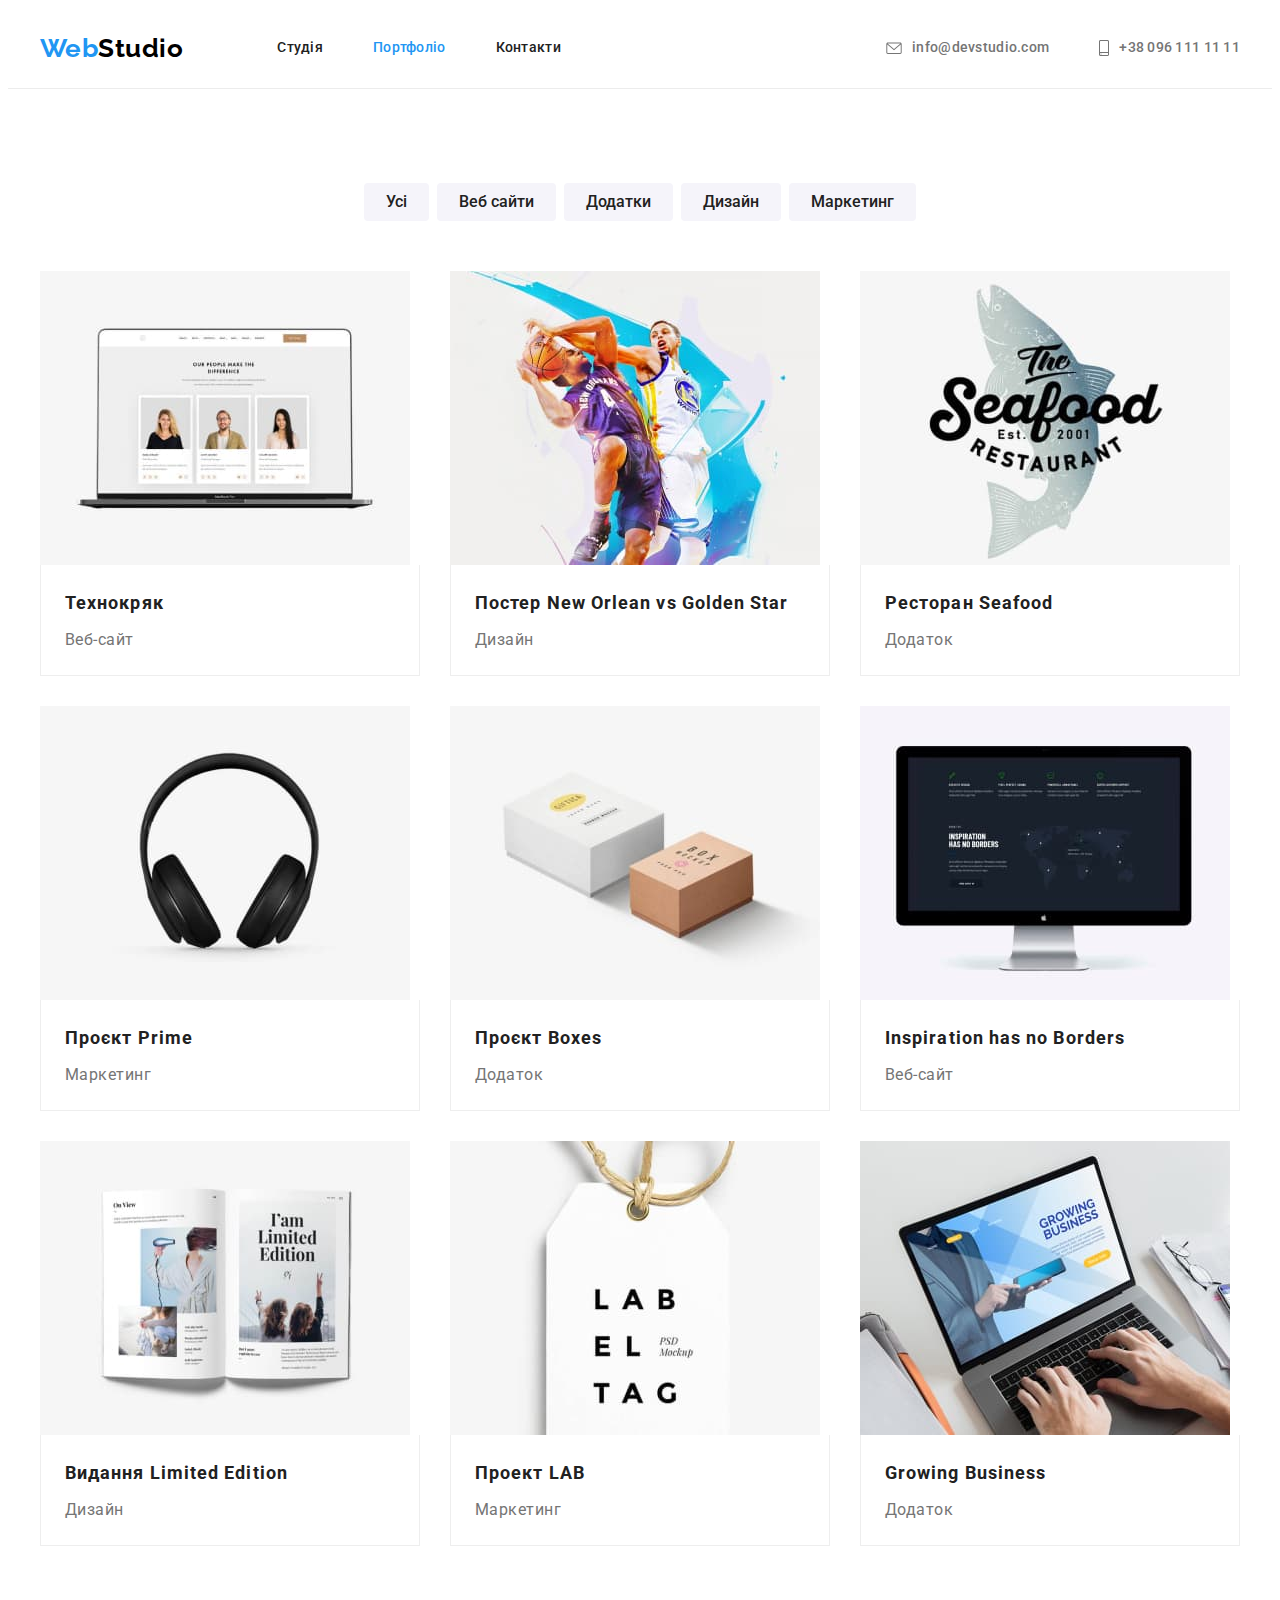
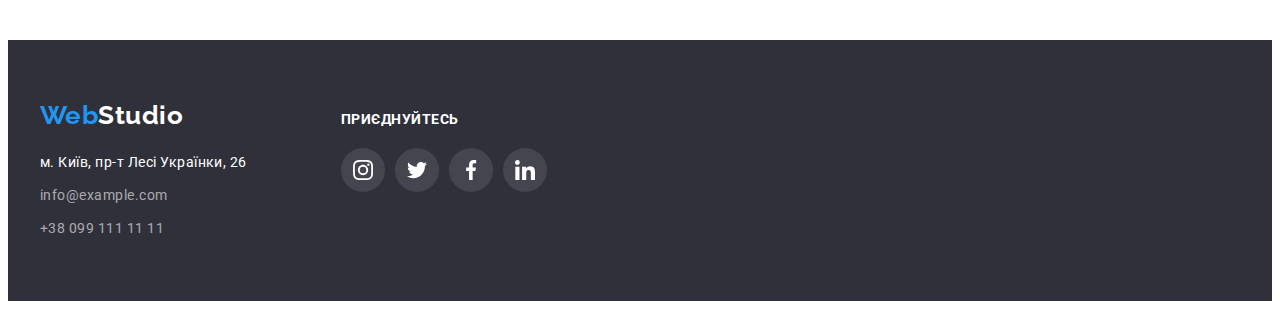
==== portfolio.html @ c28af4f4 "adds file in hw5 from hw4" ====
<!DOCTYPE html>
<html lang="uk">
  <head>
    <meta charset="utf-8" />
    <meta http-equiv="x-ua-compatible" content="ie=edge" />
    <meta name="viewport" content="width=device-width, initial-scale=1.0" />
    <title>WebStudio</title>
    <link rel="preconnect" href="https://fonts.googleapis.com" />
    <link rel="preconnect" href="https://fonts.gstatic.com" crossorigin />
    <link
      href="https://fonts.googleapis.com/css2?family=Raleway:wght@700&family=Roboto:wght@400;500;700;900&display=swap"
      rel="stylesheet"
    />
    <link
      rel="stylesheet"
      href="https://cdnjs.cloudflare.com/ajax/libs/modern-normalize/1.1.0/modern-normalize.min.css"
      integrity="sha512-wpPYUAdjBVSE4KJnH1VR1HeZfpl1ub8YT/NKx4PuQ5NmX2tKuGu6U/JRp5y+Y8XG2tV+wKQpNHVUX03MfMFn9Q=="
      crossorigin="anonymous"
      referrerpolicy="no-referrer"
    />
    <link rel="stylesheet" href="./css/styles.css" />
  </head>
  <body>
    <!--Шапка-->
    <header class="header">
      <div class="container content">
        <nav class="nav-content">
          <a class="logo" href="./index.html" lang="en"
            ><span class="accent">Web</span>Studio</a
          >
          <ul class="site-nav">
            <li class="site-nav-item">
              <a href="./index.html" class="site-nav-link">Студія</a>
            </li>
            <li class="site-nav-item">
              <a href="./portfolio.html" class="site-nav-link"
                ><span class="accent">Портфоліо</span></a
              >
            </li>
            <li class="site-nav-item">
              <a href="#" class="site-nav-link">Контакти</a>
            </li>
          </ul>
        </nav>
        <ul class="header-contacts">
          <li class="header-contacts-item">
            <a href="mailto:info@devstudio.com" class="header-contacts-link"
              ><svg class="icon-contacts" width="16" height="12">
                <use href="./images/icons.svg#icon-envelope"></use></svg
              >info@devstudio.com
            </a>
          </li>
          <li class="header-contacts-item">
            <a href="tel:+380961111111" class="header-contacts-link"
              ><svg class="icon-contacts" width="10" height="16">
                <use href="./images/icons.svg#icon-smartphone"></use></svg
              >+38 096 111 11 11</a
            >
          </li>
        </ul>
      </div>
    </header>
    <!-- Портфоліо -->
    <main class="page-main">
      <section class="section">
        <div class="container">
          <h1 class="visually-hidden">Наші роботи</h1>
          <ul class="portfolio-filter">
            <li class="portfolio-filter-item">
              <button type="button" class="portfolio-filter-btn">Усі</button>
            </li>
            <li class="portfolio-filter-item">
              <button type="button" class="portfolio-filter-btn">
                Веб сайти
              </button>
            </li>
            <li class="portfolio-filter-item">
              <button type="button" class="portfolio-filter-btn">
                Додатки
              </button>
            </li>
            <li class="portfolio-filter-item">
              <button type="button" class="portfolio-filter-btn">Дизайн</button>
            </li>
            <li class="portfolio-filter-item">
              <button type="button" class="portfolio-filter-btn">
                Маркетинг
              </button>
            </li>
          </ul>
          <ul class="card-set">
            <li class="portfolio-item">
              <a
                class="portfolio-item-link"
                href="#"
                target="_blank"
                rel="noopener noreferrer nofollow"
                ><img
                  src="./images/portfolio-1.jpg"
                  alt="ноутбук"
                  width="370"
                  height="294"
                  class="portfolio-item-img"
                />
                <div class="down-border">
                  <h2 class="portfolio-item-title">Технокряк</h2>
                  <p class="portfolio-item-text">Веб-сайт</p>
                </div>
              </a>
            </li>
            <li class="portfolio-item">
              <a
                class="portfolio-item-link"
                href="#"
                target="_blank"
                rel="noopener noreferrer nofollow"
                ><img
                  src="./images/portfolio-2.jpg"
                  alt="два баскетболіста"
                  width="370"
                  height="294"
                  class="portfolio-item-img"
                />
                <div class="down-border">
                  <h2 class="portfolio-item-title">
                    Постер <span lang="en">New Orlean vs Golden Star</span>
                  </h2>
                  <p class="portfolio-item-text">Дизайн</p>
                </div>
              </a>
            </li>
            <li class="portfolio-item">
              <a
                class="portfolio-item-link"
                href="#"
                target="_blank"
                rel="noopener noreferrer nofollow"
                ><img
                  src="./images/portfolio-3.jpg"
                  alt="риба та назва ресторану"
                  width="370"
                  height="294"
                  class="portfolio-item-img"
                />
                <div class="down-border">
                  <h2 class="portfolio-item-title">
                    Ресторан <span lang="en">Seafood</span>
                  </h2>
                  <p class="portfolio-item-text">Додаток</p>
                </div>
              </a>
            </li>
            <li class="portfolio-item">
              <a
                class="portfolio-item-link"
                href="#"
                target="_blank"
                rel="noopener noreferrer nofollow"
                ><img
                  src="./images/portfolio-4.jpg"
                  alt="навушники"
                  width="370"
                  height="294"
                  class="portfolio-item-img"
                />
                <div class="down-border">
                  <h2 class="portfolio-item-title">
                    Проєкт <span lang="en">Prime</span>
                  </h2>
                  <p class="portfolio-item-text">Маркетинг</p>
                </div>
              </a>
            </li>
            <li class="portfolio-item">
              <a
                class="portfolio-item-link"
                href="#"
                target="_blank"
                rel="noopener noreferrer nofollow"
                ><img
                  src="./images/portfolio-5.jpg"
                  alt="дві коробки. одна біла друга коричнева"
                  width="370"
                  height="294"
                  class="portfolio-item-img"
                />
                <div class="down-border">
                  <h2 class="portfolio-item-title">
                    Проєкт <span lang="en">Boxes</span>
                  </h2>
                  <p class="portfolio-item-text">Додаток</p>
                </div>
              </a>
            </li>
            <li class="portfolio-item">
              <a
                class="portfolio-item-link"
                href="#"
                target="_blank"
                rel="noopener noreferrer nofollow"
                ><img
                  src="./images/portfolio-6.jpg"
                  alt="моноблок"
                  width="370"
                  height="294"
                  class="portfolio-item-img"
                />
                <div class="down-border">
                  <h2 lang="en" class="portfolio-item-title">
                    Inspiration has no Borders
                  </h2>
                  <p class="portfolio-item-text">Веб-сайт</p>
                </div>
              </a>
            </li>
            <li class="portfolio-item">
              <a
                class="portfolio-item-link"
                href="#"
                target="_blank"
                rel="noopener noreferrer nofollow"
                ><img
                  src="./images/portfolio-7.jpg"
                  alt="книга"
                  width="370"
                  height="294"
                  class="portfolio-item-img"
                />
                <div class="down-border">
                  <h2 class="portfolio-item-title">
                    Видання <span lang="en">Limited Edition</span>
                  </h2>
                  <p class="portfolio-item-text">Дизайн</p>
                </div>
              </a>
            </li>
            <li class="portfolio-item">
              <a
                class="portfolio-item-link"
                href="#"
                target="_blank"
                rel="noopener noreferrer nofollow"
                ><img
                  src="./images/portfolio-8.jpg"
                  alt="напис на паперовому жетоні"
                  width="370"
                  height="294"
                  class="portfolio-item-img"
                />
                <div class="down-border">
                  <h2 class="portfolio-item-title">
                    Проект <span lang="en">LAB</span>
                  </h2>
                  <p class="portfolio-item-text">Маркетинг</p>
                </div>
              </a>
            </li>
            <li class="portfolio-item">
              <a
                class="portfolio-item-link"
                href="#"
                target="_blank"
                rel="noopener noreferrer nofollow"
                ><img
                  src="./images/portfolio-9.jpg"
                  alt="ноутбук та окуляри на столі"
                  width="370"
                  height="294"
                  class="portfolio-item-img"
                />
                <div class="down-border">
                  <h2 lang="en" class="portfolio-item-title">
                    Growing Business
                  </h2>
                  <p class="portfolio-item-text">Додаток</p>
                </div>
              </a>
            </li>
          </ul>
        </div>
      </section>
    </main>
    <!--Підвал-->
    <footer class="footer">
      <div class="container footer-content">
        <div>
          <a href="./index.html" class="footer-logo" lang="en">
            <span class="accent">Web</span>Studio</a
          >
          <address class="address">
            <ul class="address-list">
              <li class="address-item">
                <a
                  href="https://goo.gl/maps/CPtrU1FHBa2aNyZL9"
                  target="_blank"
                  rel="noopener noreferrer nofollow"
                  class="address-item-link"
                  ><span class="whitening"
                    >м. Київ, пр-т Лесі Українки, 26</span
                  ></a
                >
              </li>
              <li class="address-item">
                <a
                  href="mailto:info@example.com"
                  class="address-item-link"
                  lang="en"
                  >info@example.com</a
                >
              </li>
              <li class="address-item">
                <a href="tel:+380991111111" class="address-item-link"
                  >+38 099 111 11 11</a
                >
              </li>
            </ul>
          </address>
        </div>
        <div class="social-web-content">
          <p class="slogan-text">Приєднуйтесь</p>
          <ul class="footer-social-web">
            <li class="footer-social-web-item">
              <a href="#" class="footer-social-web-link"
                ><svg class="icon-footer" width="20" height="20">
                  <use
                    href="./images/icons.svg#icon-instagram-footer"
                  ></use></svg
              ></a>
            </li>
            <li class="footer-social-web-item">
              <a href="#" class="footer-social-web-link"
                ><svg class="icon-footer" width="20" height="20">
                  <use href="./images/icons.svg#icon-twitter-footer"></use></svg
              ></a>
            </li>
            <li class="footer-social-web-item">
              <a href="#" class="footer-social-web-link"
                ><svg class="icon-footer" width="20" height="20">
                  <use
                    href="./images/icons.svg#icon-facebook-footer"
                  ></use></svg
              ></a>
            </li>
            <li class="footer-social-web-item">
              <a href="#" class="footer-social-web-link"
                ><svg class="icon-footer" width="20" height="20">
                  <use
                    href="./images/icons.svg#icon-linkedin-footer"
                  ></use></svg
              ></a>
            </li>
          </ul>
        </div>
      </div>
    </footer>
  </body>
</html>
---- css/styles.css ----
/* колір основного тексту #212121 */
/* другорядний колір тексту #757575 #FFFFFF */
/*акцент #2196F3 */
/*основнй колір фону #FFFFFF */
/*колір фону підвалу #2F303A */
/*колір фону Наша команда та фільтр #F5F4FA */

head {
  box-sizing: border-box;
}

:root {
  --main-color-text: #212121;
  --secondary-text-color: #757575;
  --accent: #2196f3;
  --fon-main-color: #ffffff;
  --fon-section-bgc: #2f303a;
  --logo-color: #000000;
  --hero-btn-bgc-hover: #188ce8;
  --secondary-bgc: #f5f4fa;
  --hero-btn-shadow: 0px 4px 4px rgba(0, 0, 0, 0.15);
  --header-border-color: #ececec;
  --portfolio-border-color: #eeeeee;
  --dominant-weight: 700;
  --icon-kink-color: #afb1b8;
  --hero-bgc: #c4c4c4;
}

body {
  font-family: 'Roboto', sans-serif;
  background-color: var(--fon-main-color);
  color: var(--main-color-text);
  letter-spacing: 0.03em;
}
h1,
h2,
h3,
p,
ul {
  margin-top: 0px;
  margin-bottom: 0px;
  padding: 0;
}

ul {
  list-style: none;
}

img {
  display: block;
  max-width: 100%;
}

button {
  font-family: inherit;
}

svg {
  display: block;
}

.section {
  padding-top: 94px;
  padding-bottom: 94px;
}
.container {
  width: 1200px;
  margin-left: auto;
  margin-right: auto;
  padding-left: 15px;
  padding-right: 15px;
}

.visually-hidden {
  position: absolute;
  white-space: nowrap;
  width: 1px;
  height: 1px;
  overflow: hidden;
  border: 0;
  padding: 0;
  clip: rect(0 0 0 0);
  clip-path: inset(50%);
  margin: -1px;
}

.accent {
  color: var(--accent);
}

/* Header */

.header {
  border-bottom: 1px solid var(--header-border-color);
}

.content {
  display: flex;
  justify-content: space-between;
  align-items: center;
}
.nav-content {
  display: flex;
  align-items: center;
}

/*Site-nav*/

.logo {
  font-family: 'Raleway', sans-serif;
  color: var(--logo-color);
  font-weight: var(--dominant-weight);
  font-size: 26px;
  line-height: 1.19;
  text-decoration: none;

  margin-right: 94px;
}
.site-nav {
  display: flex;
  list-style-type: none;
}

.site-nav-item + .site-nav-item {
  margin-left: 50px;
}

.site-nav-link {
  color: var(--main-color-text);
  font-weight: 500;
  font-size: 14px;
  line-height: 1.14;
  letter-spacing: 0.02em;
  text-decoration: none;

  display: block;
  padding-top: 32px;
  padding-bottom: 32px;
}

.site-nav-link:hover,
.site-nav-link:focus {
  color: var(--accent);
}
.header-contacts {
  display: flex;
  list-style-type: none;
}
.header-contacts-link {
  color: var(--secondary-text-color);
  fill: currentColor;
  font-weight: 500;
  font-size: 14px;
  line-height: 1.14;
  letter-spacing: 0.02em;
  text-decoration: none;

  display: flex;
  align-items: center;
  padding-top: 32px;
  padding-bottom: 32px;
}

.header-contacts-link:hover,
.header-contacts-link:focus {
  color: var(--accent);
}

.header-contacts-item + .header-contacts-item {
  margin-left: 50px;
}

.icon-contacts {
  margin-right: 10px;
}

/*Main*/

/*Hero*/

.hero {
  background-color: var(--hero-bgc);
  padding-top: 200px;
  padding-bottom: 200px;

  background-image: linear-gradient(
      to top,
      rgba(47, 48, 58, 0.4),
      rgba(47, 48, 58, 0.4)
    ),
    url('../images/hero-banner.jpg');
  background-repeat: no-repeat;
  background-size: 1600px;
  background-position: center;
}

.hero-content {
  text-align: center;
}

.hero-title {
  color: var(--fon-main-color);
  font-weight: 900;
  font-size: 44px;
  line-height: 1.36;
  letter-spacing: 0.06em;
  text-transform: uppercase;

  width: 670px;
  margin-left: auto;
  margin-right: auto;
  margin-bottom: 30px;
}

.hero-btn {
  background-color: var(--accent);
  color: var(--fon-main-color);
  font-weight: var(--dominant-weight);
  font-size: 16px;
  line-height: 1.88;
  letter-spacing: 0.06em;
  cursor: pointer;

  border: none;
  border-radius: 4px;
  box-shadow: var(--hero-btn-shadow);

  padding: 10px 32px;
}
.hero-btn:hover,
.hero-btn:focus {
  background-color: var(--hero-btn-bgc-hover);
  color: var(--fon-main-color);
  box-shadow: var(--hero-btn-shadow);
}

/*Benefits*/

.benefits {
  padding-bottom: 0px;
}
.benefits-list {
  display: flex;
  list-style: none;
  column-gap: 30px;
}

.benefits-icon-box {
  background-color: var(--secondary-bgc);
  border-radius: 4px;

  width: 270px;
  height: 120px;

  display: flex;
  align-items: center;
  justify-content: center;

  margin-bottom: 30px;
}
.benefits-list-title {
  font-weight: var(--dominant-weight);
  font-size: 14px;
  line-height: 1.14;
  text-transform: uppercase;

  margin-bottom: 10px;
}
.benefits-list-text {
  color: var(--secondary-text-color);
  font-size: 14px;
  line-height: 1.71;

  width: 270px;
}

/*Work*/

.work-title {
  font-weight: var(--dominant-weight);
  font-size: 36px;
  line-height: 1.17;
  text-align: center;

  margin-bottom: 50px;
}
.work-list {
  display: flex;

  list-style: none;
}
.work-list-item + .work-list-item {
  margin-left: 30px;
}

/*Team*/
.team {
  background-color: var(--secondary-bgc);
}
.team-title {
  font-weight: var(--dominant-weight);
  font-size: 36px;
  line-height: 1.17;
  text-align: center;

  margin-bottom: 50px;
}
.team-list {
  display: flex;
  list-style: none;
}
.team-item + .team-item {
  margin-left: 30px;
}
.team-item {
  background-color: var(--fon-main-color);

  box-shadow: 0px 1px 3px rgba(0, 0, 0, 0.12), 0px 1px 1px rgba(0, 0, 0, 0.14),
    0px 2px 1px rgba(0, 0, 0, 0.2);
  border-radius: 0px 0px 4px 4px;
}
.team-content {
  padding-top: 30px;
  padding-bottom: 30px;
  padding-left: 32px;
  padding-right: 32px;
}
.team-item-title {
  font-weight: 500;
  font-size: 16px;
  line-height: 1.19;
  text-align: center;

  margin-bottom: 10px;
}
.team-item-text {
  color: var(--secondary-text-color);
  font-size: 16px;
  line-height: 1.19;
  text-align: center;

  margin-bottom: 16px;
}
.social-web-list {
  display: flex;
  justify-content: space-between;
  align-items: center;
}

.icon-link {
  color: var(--icon-kink-color);
  width: 44px;
  height: 44px;
  border-radius: 50%;

  display: flex;
  align-items: center;
  justify-content: center;

  fill: currentColor;
}
.icon-link:hover,
.icon-link:focus {
  background-color: var(--accent);
  color: var(--fon-main-color);
}

/* Clients */

.clients {
  text-align: center;
}

.clients-title {
  font-weight: 700;
  font-size: 36px;
  line-height: 1.17;

  margin-bottom: 50px;
}
.clients-list {
  display: flex;
  justify-content: space-between;
}

.clients-link {
  width: 170px;
  height: 92px;

  color: var(--icon-kink-color);
  fill: currentColor;

  display: flex;
  align-items: center;
  justify-content: center;

  border: 1px solid var(--icon-kink-color);
  border-radius: 4px;
}

.clients-link:hover,
.clients-link:focus {
  color: var(--accent);
  border: 1px solid var(--accent);
}

/*Footer*/

.footer {
  background-color: var(--fon-section-bgc);

  padding-top: 60px;
  padding-bottom: 60px;
}
.footer-logo {
  font-family: 'Raleway', sans-serif;
  color: var(--fon-main-color);
  font-weight: var(--dominant-weight);
  font-size: 26px;
  line-height: 1.19;
  text-decoration: none;
}
.whitening {
  color: var(--fon-main-color);
}
.address {
  margin-top: 20px;
}
.address-list {
  list-style: none;
}
.address-item + .address-item {
  margin-top: 9px;
}

.address-item {
  min-width: 231px;
}
.address-item-link {
  color: rgba(255, 255, 255, 0.6);
  font-weight: 400;
  font-size: 14px;
  line-height: 1.71;
  text-decoration: none;
  font-style: normal;
}
.address-item-link:hover,
.address-item-link:focus {
  color: var(--accent);
}

.slogan-text {
  color: var(--fon-main-color);
  font-weight: 700;
  font-size: 14px;
  line-height: 1.14;
  text-transform: uppercase;

  margin-bottom: 20px;
}

.footer-content {
  display: flex;
  align-items: baseline;
}

.footer-social-web {
  display: flex;
  column-gap: 10px;
}

.social-web-content {
  margin-left: 70px;
}

.footer-social-web-link {
  display: flex;
  align-items: center;
  justify-content: center;

  fill: currentColor;

  width: 44px;
  height: 44px;

  background-color: rgba(255, 255, 255, 0.1);
  border-radius: 50%;
}

.footer-social-web-link:hover,
.footer-social-web-link:focus {
  background-color: var(--accent);
}

/*Portfolio*/

.portfolio-filter {
  display: flex;
  justify-content: center;
  margin-bottom: 50px;

  list-style-type: none;
}

.portfolio-filter-item + .portfolio-filter-item {
  margin-left: 8px;
}

.portfolio-filter-btn {
  background-color: var(--secondary-bgc);
  color: var(--main-color-text);
  font-weight: 500;
  font-size: 16px;
  line-height: 1.62;
  cursor: pointer;

  padding: 6px 22px;
  border: none;
  border-radius: 4px;
}
.portfolio-filter-btn:hover,
.portfolio-filter-btn:focus {
  box-shadow: 0px 3px 1px rgba(0, 0, 0, 0.1), 0px 1px 2px rgba(0, 0, 0, 0.08),
    0px 2px 2px rgba(0, 0, 0, 0.12);
  background-color: var(--accent);
  color: var(--fon-main-color);
}
.card-set {
  display: flex;
  flex-wrap: wrap;
  gap: 30px;

  list-style-type: none;
}

.portfolio-item {
  flex-basis: calc((100% - 60px) / 3);
}

.portfolio-item-link {
  display: block;
  text-decoration: none;
  color: inherit;
}
.portfolio-item-link:hover,
.portfolio-item-link:focus {
  box-shadow: 0px 1px 1px rgba(0, 0, 0, 0.12), 0px 4px 4px rgba(0, 0, 0, 0.06),
    1px 4px 6px rgba(0, 0, 0, 0.16);
}

.portfolio-item-title {
  font-weight: var(--dominant-weight);
  font-size: 18px;
  line-height: 2;
  letter-spacing: 0.06em;

  margin-bottom: 4px;
}
.portfolio-item-text {
  color: var(--secondary-text-color);
  font-size: 16px;
  line-height: 1.88;
}
.down-border {
  border-bottom: 1px solid var(--portfolio-border-color);
  border-left: 1px solid var(--portfolio-border-color);
  border-right: 1px solid var(--portfolio-border-color);

  padding-top: 20px;
  padding-left: 24px;
  padding-right: 24px;
  padding-bottom: 20px;
}
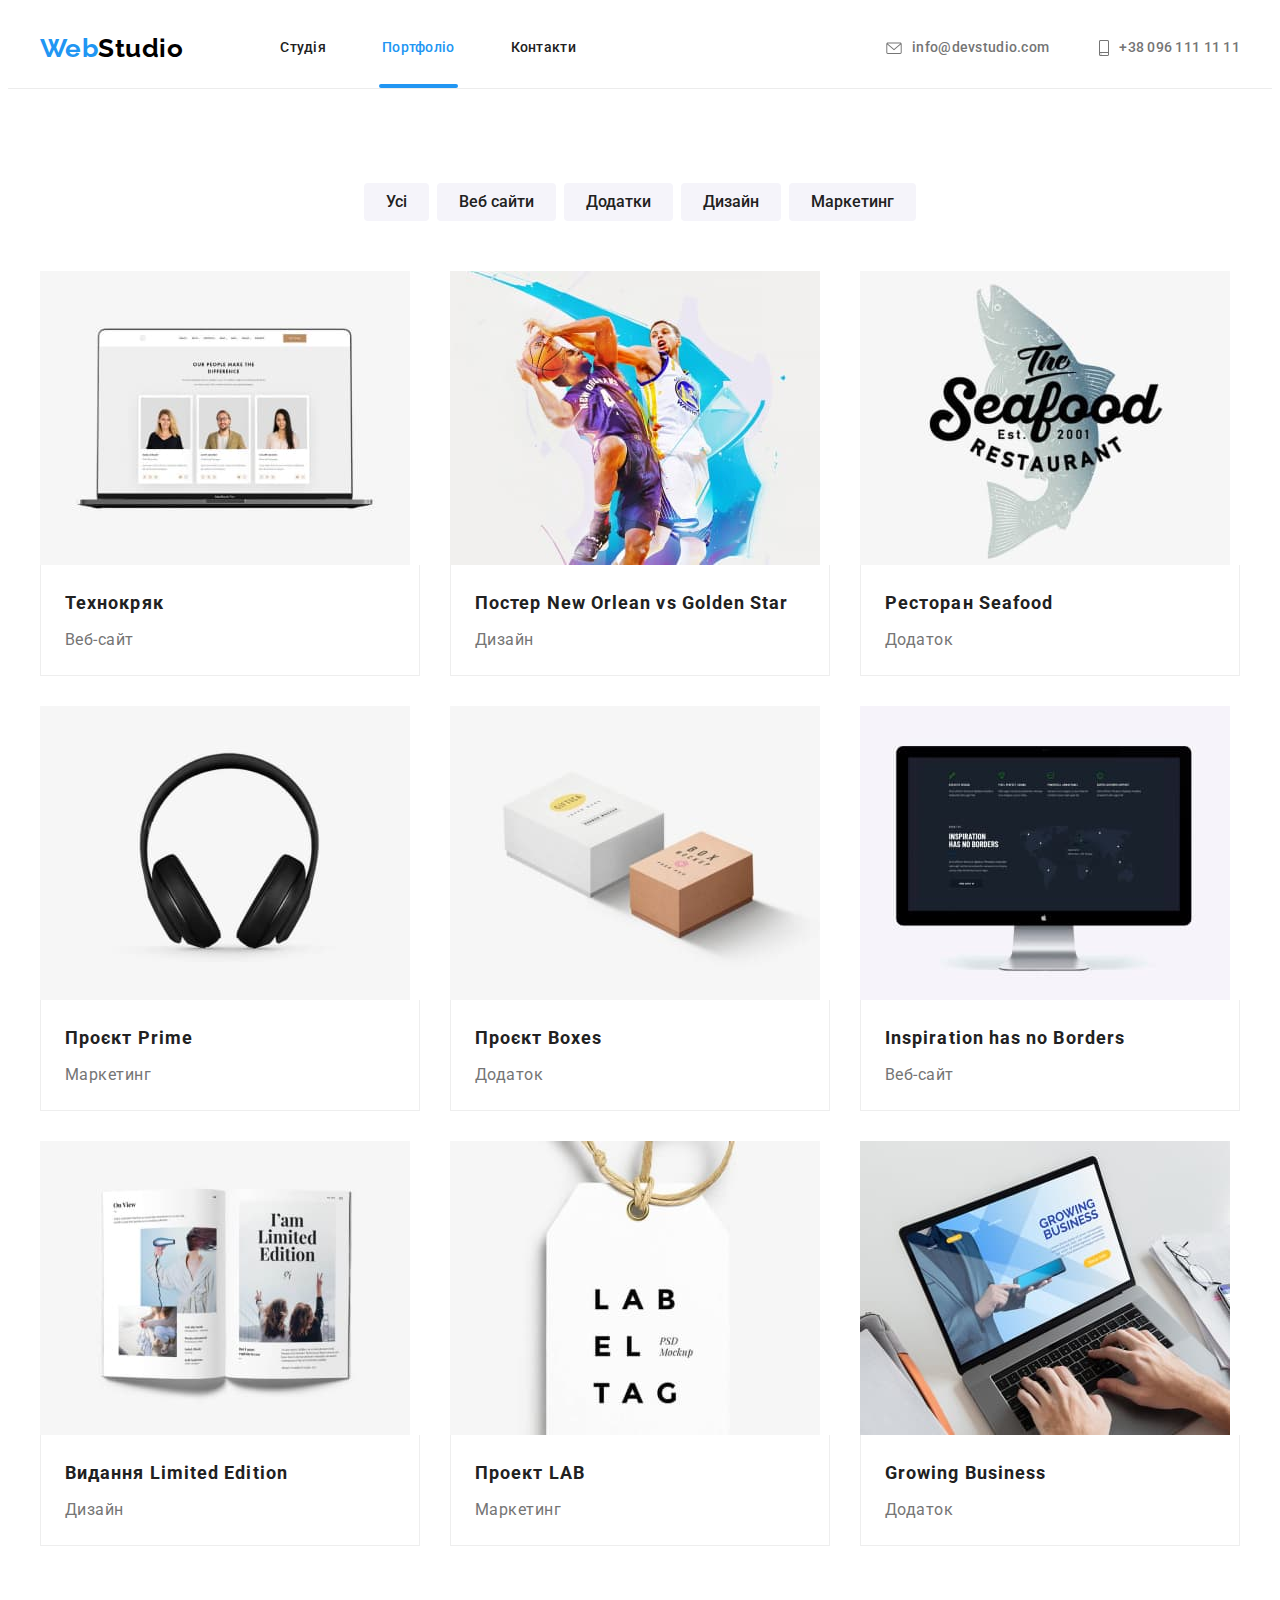
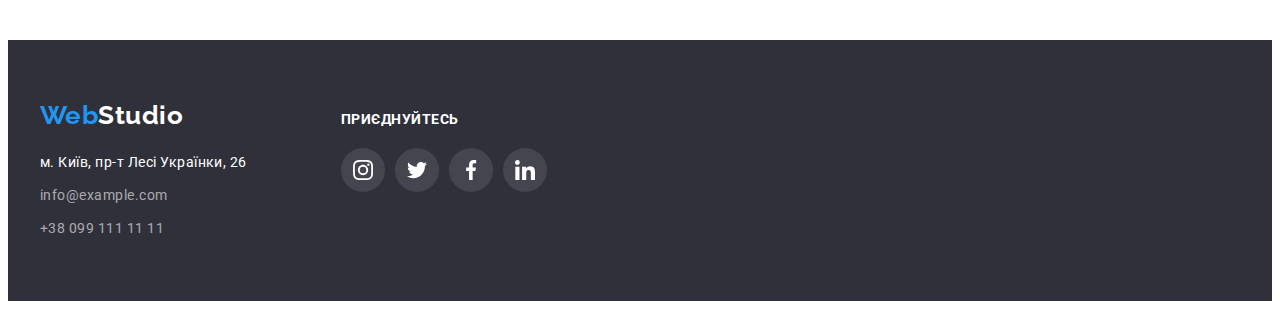
==== commit 6e2482b9: "adds animation and position in styles" ====
--- a/portfolio.html
+++ b/portfolio.html
@@ -33,7 +33,7 @@
               <a href="./index.html" class="site-nav-link">Студія</a>
             </li>
             <li class="site-nav-item">
-              <a href="./portfolio.html" class="site-nav-link"
+              <a href="./portfolio.html" class="site-nav-link current"
                 ><span class="accent">Портфоліо</span></a
               >
             </li>
@@ -95,13 +95,21 @@
                 href="#"
                 target="_blank"
                 rel="noopener noreferrer nofollow"
-                ><img
-                  src="./images/portfolio-1.jpg"
-                  alt="ноутбук"
-                  width="370"
-                  height="294"
-                  class="portfolio-item-img"
-                />
+              >
+                <div class="thumb-portfolio">
+                  <img
+                    src="./images/portfolio-1.jpg"
+                    alt="ноутбук"
+                    width="370"
+                    height="294"
+                    class="portfolio-item-img"
+                  />
+                  <p class="thumb-portfolio-text">
+                    Ресурс пропонує комплексні пропозиції з різним рівнем
+                    функціоналу та сервісів. Все це дозволить відвідувачу
+                    отримати вичерпні відомості про компанію чи приватну особу.
+                  </p>
+                </div>
                 <div class="down-border">
                   <h2 class="portfolio-item-title">Технокряк</h2>
                   <p class="portfolio-item-text">Веб-сайт</p>
@@ -114,13 +122,21 @@
                 href="#"
                 target="_blank"
                 rel="noopener noreferrer nofollow"
-                ><img
-                  src="./images/portfolio-2.jpg"
-                  alt="два баскетболіста"
-                  width="370"
-                  height="294"
-                  class="portfolio-item-img"
-                />
+              >
+                <div class="thumb-portfolio">
+                  <img
+                    src="./images/portfolio-2.jpg"
+                    alt="два баскетболіста"
+                    width="370"
+                    height="294"
+                    class="portfolio-item-img"
+                  />
+                  <p class="thumb-portfolio-text">
+                    Ресурс пропонує комплексні пропозиції з різним рівнем
+                    функціоналу та сервісів. Все це дозволить відвідувачу
+                    отримати вичерпні відомості про компанію чи приватну особу.
+                  </p>
+                </div>
                 <div class="down-border">
                   <h2 class="portfolio-item-title">
                     Постер <span lang="en">New Orlean vs Golden Star</span>
@@ -135,13 +151,21 @@
                 href="#"
                 target="_blank"
                 rel="noopener noreferrer nofollow"
-                ><img
-                  src="./images/portfolio-3.jpg"
-                  alt="риба та назва ресторану"
-                  width="370"
-                  height="294"
-                  class="portfolio-item-img"
-                />
+              >
+                <div class="thumb-portfolio">
+                  <img
+                    src="./images/portfolio-3.jpg"
+                    alt="риба та назва ресторану"
+                    width="370"
+                    height="294"
+                    class="portfolio-item-img"
+                  />
+                  <p class="thumb-portfolio-text">
+                    Ресурс пропонує комплексні пропозиції з різним рівнем
+                    функціоналу та сервісів. Все це дозволить відвідувачу
+                    отримати вичерпні відомості про компанію чи приватну особу.
+                  </p>
+                </div>
                 <div class="down-border">
                   <h2 class="portfolio-item-title">
                     Ресторан <span lang="en">Seafood</span>
@@ -156,13 +180,21 @@
                 href="#"
                 target="_blank"
                 rel="noopener noreferrer nofollow"
-                ><img
-                  src="./images/portfolio-4.jpg"
-                  alt="навушники"
-                  width="370"
-                  height="294"
-                  class="portfolio-item-img"
-                />
+              >
+                <div class="thumb-portfolio">
+                  <img
+                    src="./images/portfolio-4.jpg"
+                    alt="навушники"
+                    width="370"
+                    height="294"
+                    class="portfolio-item-img"
+                  />
+                  <p class="thumb-portfolio-text">
+                    Ресурс пропонує комплексні пропозиції з різним рівнем
+                    функціоналу та сервісів. Все це дозволить відвідувачу
+                    отримати вичерпні відомості про компанію чи приватну особу.
+                  </p>
+                </div>
                 <div class="down-border">
                   <h2 class="portfolio-item-title">
                     Проєкт <span lang="en">Prime</span>
@@ -177,13 +209,21 @@
                 href="#"
                 target="_blank"
                 rel="noopener noreferrer nofollow"
-                ><img
-                  src="./images/portfolio-5.jpg"
-                  alt="дві коробки. одна біла друга коричнева"
-                  width="370"
-                  height="294"
-                  class="portfolio-item-img"
-                />
+              >
+                <div class="thumb-portfolio">
+                  <img
+                    src="./images/portfolio-5.jpg"
+                    alt="дві коробки. одна біла друга коричнева"
+                    width="370"
+                    height="294"
+                    class="portfolio-item-img"
+                  />
+                  <p class="thumb-portfolio-text">
+                    Ресурс пропонує комплексні пропозиції з різним рівнем
+                    функціоналу та сервісів. Все це дозволить відвідувачу
+                    отримати вичерпні відомості про компанію чи приватну особу.
+                  </p>
+                </div>
                 <div class="down-border">
                   <h2 class="portfolio-item-title">
                     Проєкт <span lang="en">Boxes</span>
@@ -198,13 +238,21 @@
                 href="#"
                 target="_blank"
                 rel="noopener noreferrer nofollow"
-                ><img
-                  src="./images/portfolio-6.jpg"
-                  alt="моноблок"
-                  width="370"
-                  height="294"
-                  class="portfolio-item-img"
-                />
+              >
+                <div class="thumb-portfolio">
+                  <img
+                    src="./images/portfolio-6.jpg"
+                    alt="моноблок"
+                    width="370"
+                    height="294"
+                    class="portfolio-item-img"
+                  />
+                  <p class="thumb-portfolio-text">
+                    Ресурс пропонує комплексні пропозиції з різним рівнем
+                    функціоналу та сервісів. Все це дозволить відвідувачу
+                    отримати вичерпні відомості про компанію чи приватну особу.
+                  </p>
+                </div>
                 <div class="down-border">
                   <h2 lang="en" class="portfolio-item-title">
                     Inspiration has no Borders
@@ -219,13 +267,21 @@
                 href="#"
                 target="_blank"
                 rel="noopener noreferrer nofollow"
-                ><img
-                  src="./images/portfolio-7.jpg"
-                  alt="книга"
-                  width="370"
-                  height="294"
-                  class="portfolio-item-img"
-                />
+              >
+                <div class="thumb-portfolio">
+                  <img
+                    src="./images/portfolio-7.jpg"
+                    alt="книга"
+                    width="370"
+                    height="294"
+                    class="portfolio-item-img"
+                  />
+                  <p class="thumb-portfolio-text">
+                    Ресурс пропонує комплексні пропозиції з різним рівнем
+                    функціоналу та сервісів. Все це дозволить відвідувачу
+                    отримати вичерпні відомості про компанію чи приватну особу.
+                  </p>
+                </div>
                 <div class="down-border">
                   <h2 class="portfolio-item-title">
                     Видання <span lang="en">Limited Edition</span>
@@ -240,13 +296,21 @@
                 href="#"
                 target="_blank"
                 rel="noopener noreferrer nofollow"
-                ><img
-                  src="./images/portfolio-8.jpg"
-                  alt="напис на паперовому жетоні"
-                  width="370"
-                  height="294"
-                  class="portfolio-item-img"
-                />
+              >
+                <div class="thumb-portfolio">
+                  <img
+                    src="./images/portfolio-8.jpg"
+                    alt="напис на паперовому жетоні"
+                    width="370"
+                    height="294"
+                    class="portfolio-item-img"
+                  />
+                  <p class="thumb-portfolio-text">
+                    Ресурс пропонує комплексні пропозиції з різним рівнем
+                    функціоналу та сервісів. Все це дозволить відвідувачу
+                    отримати вичерпні відомості про компанію чи приватну особу.
+                  </p>
+                </div>
                 <div class="down-border">
                   <h2 class="portfolio-item-title">
                     Проект <span lang="en">LAB</span>
@@ -261,13 +325,21 @@
                 href="#"
                 target="_blank"
                 rel="noopener noreferrer nofollow"
-                ><img
-                  src="./images/portfolio-9.jpg"
-                  alt="ноутбук та окуляри на столі"
-                  width="370"
-                  height="294"
-                  class="portfolio-item-img"
-                />
+              >
+                <div class="thumb-portfolio">
+                  <img
+                    src="./images/portfolio-9.jpg"
+                    alt="ноутбук та окуляри на столі"
+                    width="370"
+                    height="294"
+                    class="portfolio-item-img"
+                  />
+                  <p class="thumb-portfolio-text">
+                    Ресурс пропонує комплексні пропозиції з різним рівнем
+                    функціоналу та сервісів. Все це дозволить відвідувачу
+                    отримати вичерпні відомості про компанію чи приватну особу.
+                  </p>
+                </div>
                 <div class="down-border">
                   <h2 lang="en" class="portfolio-item-title">
                     Growing Business
--- a/css/styles.css
+++ b/css/styles.css
@@ -88,6 +88,19 @@
   color: var(--accent);
 }
 
+.current::after {
+  content: '';
+  width: 100%;
+  height: 4px;
+  background-color: var(--accent);
+
+  position: absolute;
+  bottom: 0;
+  left: 0;
+
+  border-radius: 2px;
+}
+
 /* Header */
 
 .header {
@@ -119,34 +132,42 @@
 .site-nav {
   display: flex;
   list-style-type: none;
-}
-
-.site-nav-item + .site-nav-item {
-  margin-left: 50px;
+  column-gap: 50px;
 }
 
 .site-nav-link {
+  position: relative;
+  transition: color 250ms cubic-bezier(0.4, 0, 0.2, 1),
+    background-color 250ms cubic-bezier(0.4, 0, 0.2, 1);
+
   color: var(--main-color-text);
   font-weight: 500;
   font-size: 14px;
   line-height: 1.14;
   letter-spacing: 0.02em;
   text-decoration: none;
+  text-align: center;
 
   display: block;
   padding-top: 32px;
   padding-bottom: 32px;
+  padding-left: 3px;
+  padding-right: 3px;
 }
 
 .site-nav-link:hover,
 .site-nav-link:focus {
   color: var(--accent);
 }
+
 .header-contacts {
   display: flex;
   list-style-type: none;
 }
 .header-contacts-link {
+  transition: color 250ms cubic-bezier(0.4, 0, 0.2, 1),
+    background-color 250ms cubic-bezier(0.4, 0, 0.2, 1);
+
   color: var(--secondary-text-color);
   fill: currentColor;
   font-weight: 500;
@@ -213,6 +234,9 @@
 }
 
 .hero-btn {
+  transition: color 250ms cubic-bezier(0.4, 0, 0.2, 1),
+    background-color 250ms cubic-bezier(0.4, 0, 0.2, 1);
+
   background-color: var(--accent);
   color: var(--fon-main-color);
   font-weight: var(--dominant-weight);
@@ -275,7 +299,26 @@
 }
 
 /*Work*/
-
+.thumb {
+  position: relative;
+}
+.thumb-text {
+  background: rgba(47, 48, 58, 0.8);
+  color: var(--fon-main-color);
+  font-weight: 700;
+  font-size: 14px;
+  line-height: 1.14;
+
+  display: flex;
+  min-width: 100%;
+  min-height: 70px;
+  justify-content: center;
+  align-items: center;
+  text-transform: uppercase;
+
+  position: absolute;
+  bottom: 0;
+}
 .work-title {
   font-weight: var(--dominant-weight);
   font-size: 36px;
@@ -286,11 +329,8 @@
 }
 .work-list {
   display: flex;
-
+  column-gap: 30px;
   list-style: none;
-}
-.work-list-item + .work-list-item {
-  margin-left: 30px;
 }
 
 /*Team*/
@@ -308,10 +348,9 @@
 .team-list {
   display: flex;
   list-style: none;
-}
-.team-item + .team-item {
-  margin-left: 30px;
-}
+  column-gap: 30px;
+}
+
 .team-item {
   background-color: var(--fon-main-color);
 
@@ -348,6 +387,9 @@
 }
 
 .icon-link {
+  transition: color 250ms cubic-bezier(0.4, 0, 0.2, 1),
+    background-color 250ms cubic-bezier(0.4, 0, 0.2, 1);
+
   color: var(--icon-kink-color);
   width: 44px;
   height: 44px;
@@ -384,6 +426,10 @@
 }
 
 .clients-link {
+  transition: color 500ms cubic-bezier(0.4, 0, 0.2, 1),
+    background-color 500ms cubic-bezier(0.4, 0, 0.2, 1),
+    border 500ms cubic-bezier(0.4, 0, 0.2, 1);
+
   width: 170px;
   height: 92px;
 
@@ -393,7 +439,6 @@
   display: flex;
   align-items: center;
   justify-content: center;
-
   border: 1px solid var(--icon-kink-color);
   border-radius: 4px;
 }
@@ -437,6 +482,9 @@
   min-width: 231px;
 }
 .address-item-link {
+  transition: color 250ms cubic-bezier(0.4, 0, 0.2, 1),
+    background-color 250ms cubic-bezier(0.4, 0, 0.2, 1);
+
   color: rgba(255, 255, 255, 0.6);
   font-weight: 400;
   font-size: 14px;
@@ -474,6 +522,9 @@
 }
 
 .footer-social-web-link {
+  transition: color 250ms cubic-bezier(0.4, 0, 0.2, 1),
+    background-color 250ms cubic-bezier(0.4, 0, 0.2, 1);
+
   display: flex;
   align-items: center;
   justify-content: center;
@@ -507,6 +558,10 @@
 }
 
 .portfolio-filter-btn {
+  transition: color 250ms cubic-bezier(0.4, 0, 0.2, 1),
+    background-color 250ms cubic-bezier(0.4, 0, 0.2, 1),
+    box-shadow 250ms cubic-bezier(0.4, 0, 0.2, 1);
+
   background-color: var(--secondary-bgc);
   color: var(--main-color-text);
   font-weight: 500;
@@ -538,6 +593,8 @@
 }
 
 .portfolio-item-link {
+  transition: box-shadow 250ms cubic-bezier(0.4, 0, 0.2, 1);
+
   display: block;
   text-decoration: none;
   color: inherit;
@@ -571,3 +628,33 @@
   padding-right: 24px;
   padding-bottom: 20px;
 }
+
+.thumb-portfolio {
+  position: relative;
+  overflow: hidden;
+}
+
+.thumb-portfolio-text {
+  position: absolute;
+  top: 0;
+  min-width: 100%;
+  min-height: 100%;
+  transform: translateY(100%);
+
+  transition: transform 250ms cubic-bezier(0.4, 0, 0.2, 1);
+
+  display: flex;
+  align-items: center;
+  padding: 63px 24px;
+
+  font-size: 18px;
+  line-height: 1.56;
+
+  color: var(--fon-main-color);
+  background-color: rgba(33, 150, 243, 0.9);
+}
+
+.portfolio-item-link:hover .thumb-portfolio-text,
+.portfolio-item-link:focus .thumb-portfolio-text {
+  transform: translateY(0%);
+}
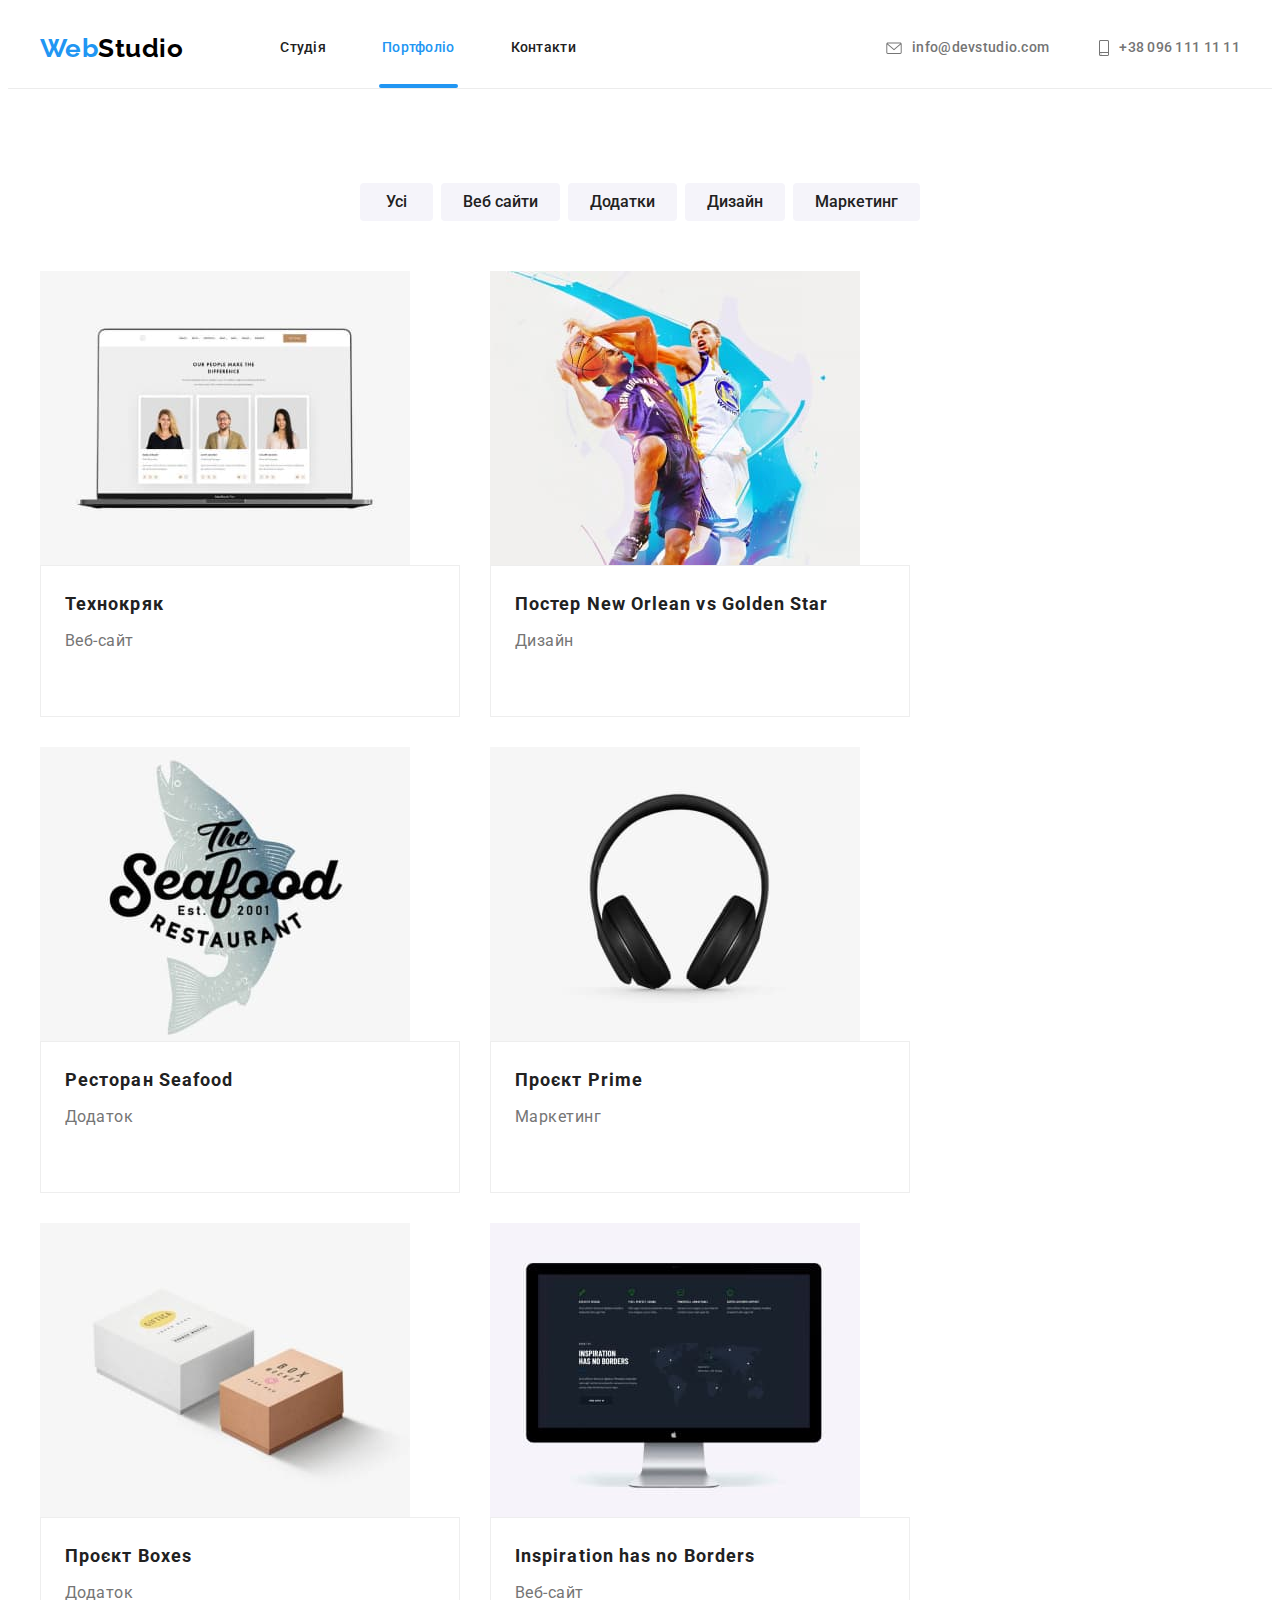
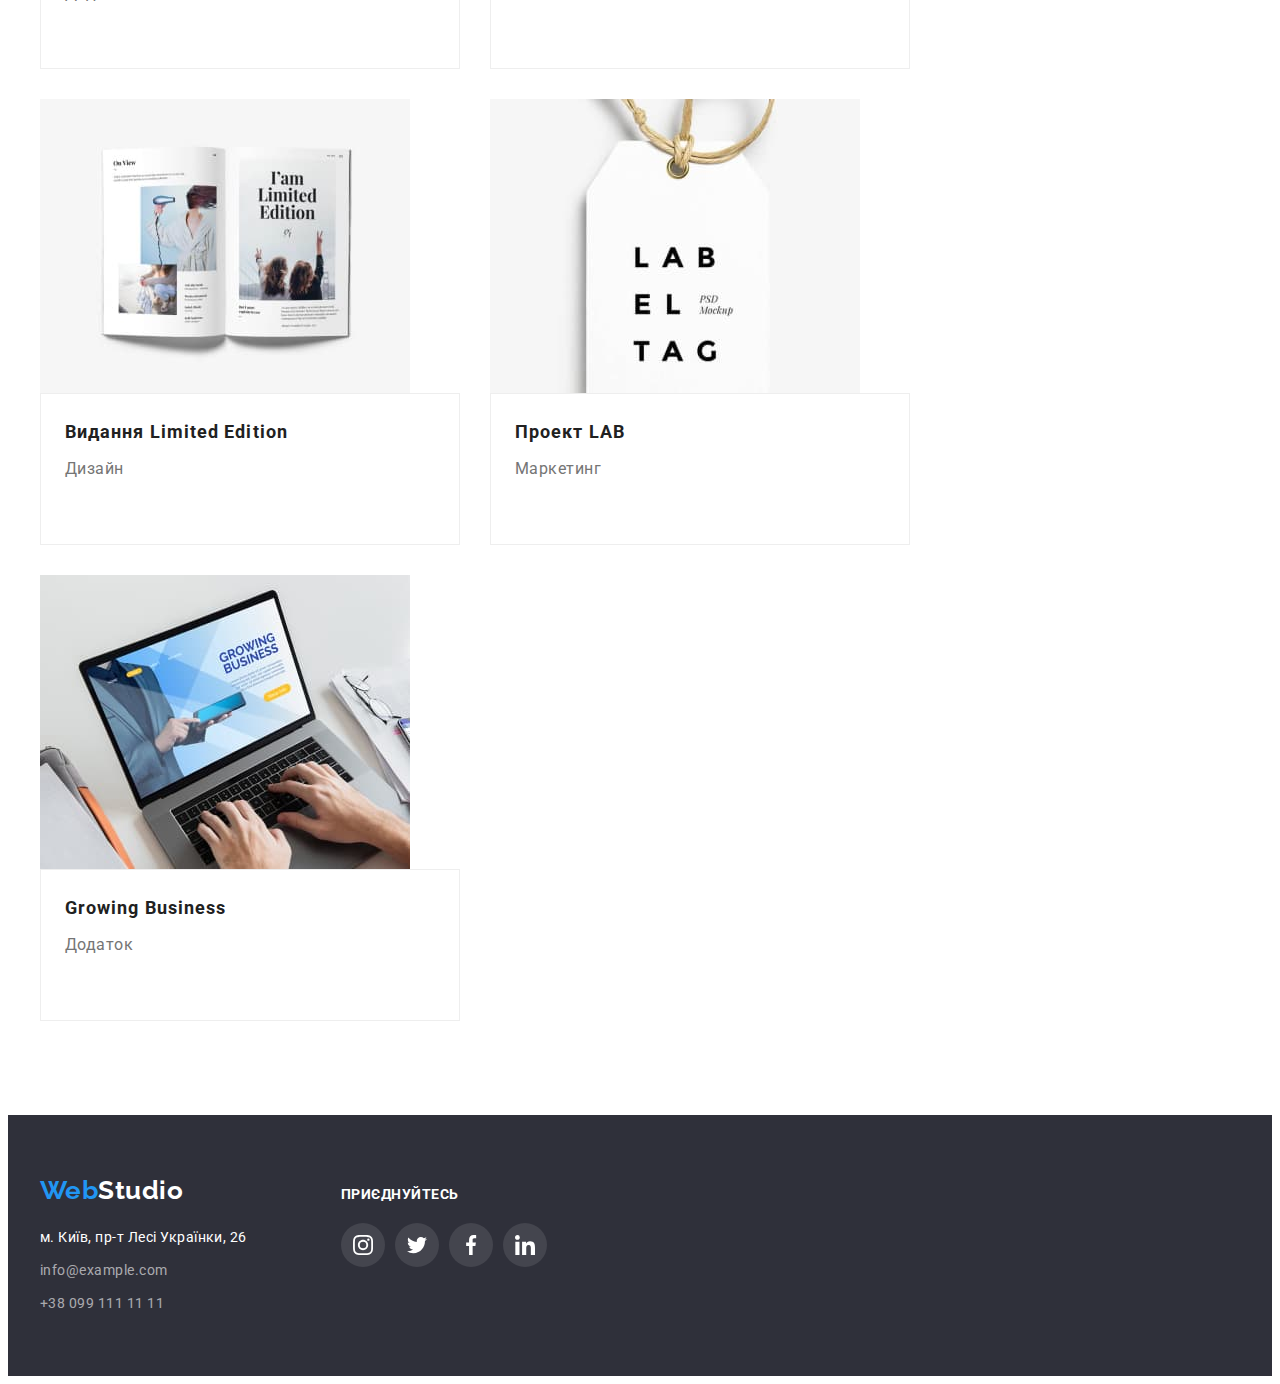
==== commit 790d3dc3: "adds modal window on a page" ====
--- a/portfolio.html
+++ b/portfolio.html
@@ -425,5 +425,11 @@
         </div>
       </div>
     </footer>
+    <div class="backdrop is-hidden">
+      <div class="modal">
+        <button type="button"></button>
+      </div>
+    </div>
+    <script src="./js/modal.js"></script>
   </body>
 </html>
--- a/css/styles.css
+++ b/css/styles.css
@@ -426,9 +426,9 @@
 }
 
 .clients-link {
-  transition: color 500ms cubic-bezier(0.4, 0, 0.2, 1),
-    background-color 500ms cubic-bezier(0.4, 0, 0.2, 1),
-    border 500ms cubic-bezier(0.4, 0, 0.2, 1);
+  transition: color 250ms cubic-bezier(0.4, 0, 0.2, 1),
+    background-color 250ms cubic-bezier(0.4, 0, 0.2, 1),
+    border 250ms cubic-bezier(0.4, 0, 0.2, 1);
 
   width: 170px;
   height: 92px;
@@ -569,6 +569,7 @@
   line-height: 1.62;
   cursor: pointer;
 
+  min-width: 73px;
   padding: 6px 22px;
   border: none;
   border-radius: 4px;
@@ -619,9 +620,10 @@
   line-height: 1.88;
 }
 .down-border {
-  border-bottom: 1px solid var(--portfolio-border-color);
-  border-left: 1px solid var(--portfolio-border-color);
-  border-right: 1px solid var(--portfolio-border-color);
+  width: 370px;
+  height: 110px;
+
+  border: 1px solid var(--portfolio-border-color);
 
   padding-top: 20px;
   padding-left: 24px;
@@ -637,14 +639,12 @@
 .thumb-portfolio-text {
   position: absolute;
   top: 0;
-  min-width: 100%;
-  min-height: 100%;
-  transform: translateY(100%);
-
+  left: 0;
+  width: 100%;
+  height: 100%;
+  transform: translateY(101%);
   transition: transform 250ms cubic-bezier(0.4, 0, 0.2, 1);
 
-  display: flex;
-  align-items: center;
   padding: 63px 24px;
 
   font-size: 18px;
@@ -658,3 +658,65 @@
 .portfolio-item-link:focus .thumb-portfolio-text {
   transform: translateY(0%);
 }
+
+/* Backdrop */
+
+.backdrop {
+  position: fixed;
+  top: 0;
+  left: 0;
+  width: 100%;
+  height: 100%;
+
+  background-color: rgba(0, 0, 0, 0.2);
+
+  opacity: 1;
+  transition: opacity 500ms cubic-bezier(0.4, 0, 0.2, 1);
+}
+
+.is-hidden {
+  opacity: 0;
+  pointer-events: none;
+}
+
+.is-hidden .modal {
+  transform: translate(-50%, -130%) scale(0.3);
+}
+
+.modal {
+  transition: transform 500ms cubic-bezier(0.4, 0, 0.2, 1);
+
+  position: absolute;
+  top: 50%;
+  left: 50%;
+  transform: translate(-50%, -50%) scale(1);
+
+  min-width: 528px;
+  min-height: 581px;
+
+  box-shadow: 0px 1px 3px rgba(0, 0, 0, 0.12), 0px 1px 1px rgba(0, 0, 0, 0.14),
+    0px 2px 1px rgba(0, 0, 0, 0.2);
+  border-radius: 4px;
+  background-color: var(--fon-main-color);
+}
+
+.modal-btn {
+  position: absolute;
+  top: 8px;
+  right: 8px;
+
+  width: 30px;
+  height: 30px;
+
+  display: flex;
+  justify-content: center;
+  align-items: center;
+  margin: 0;
+  padding: 0;
+  cursor: pointer;
+
+  border-radius: 50%;
+  border: 1px solid rgba(0, 0, 0, 0.1);
+
+  background-color: var(--fon-main-color);
+}
